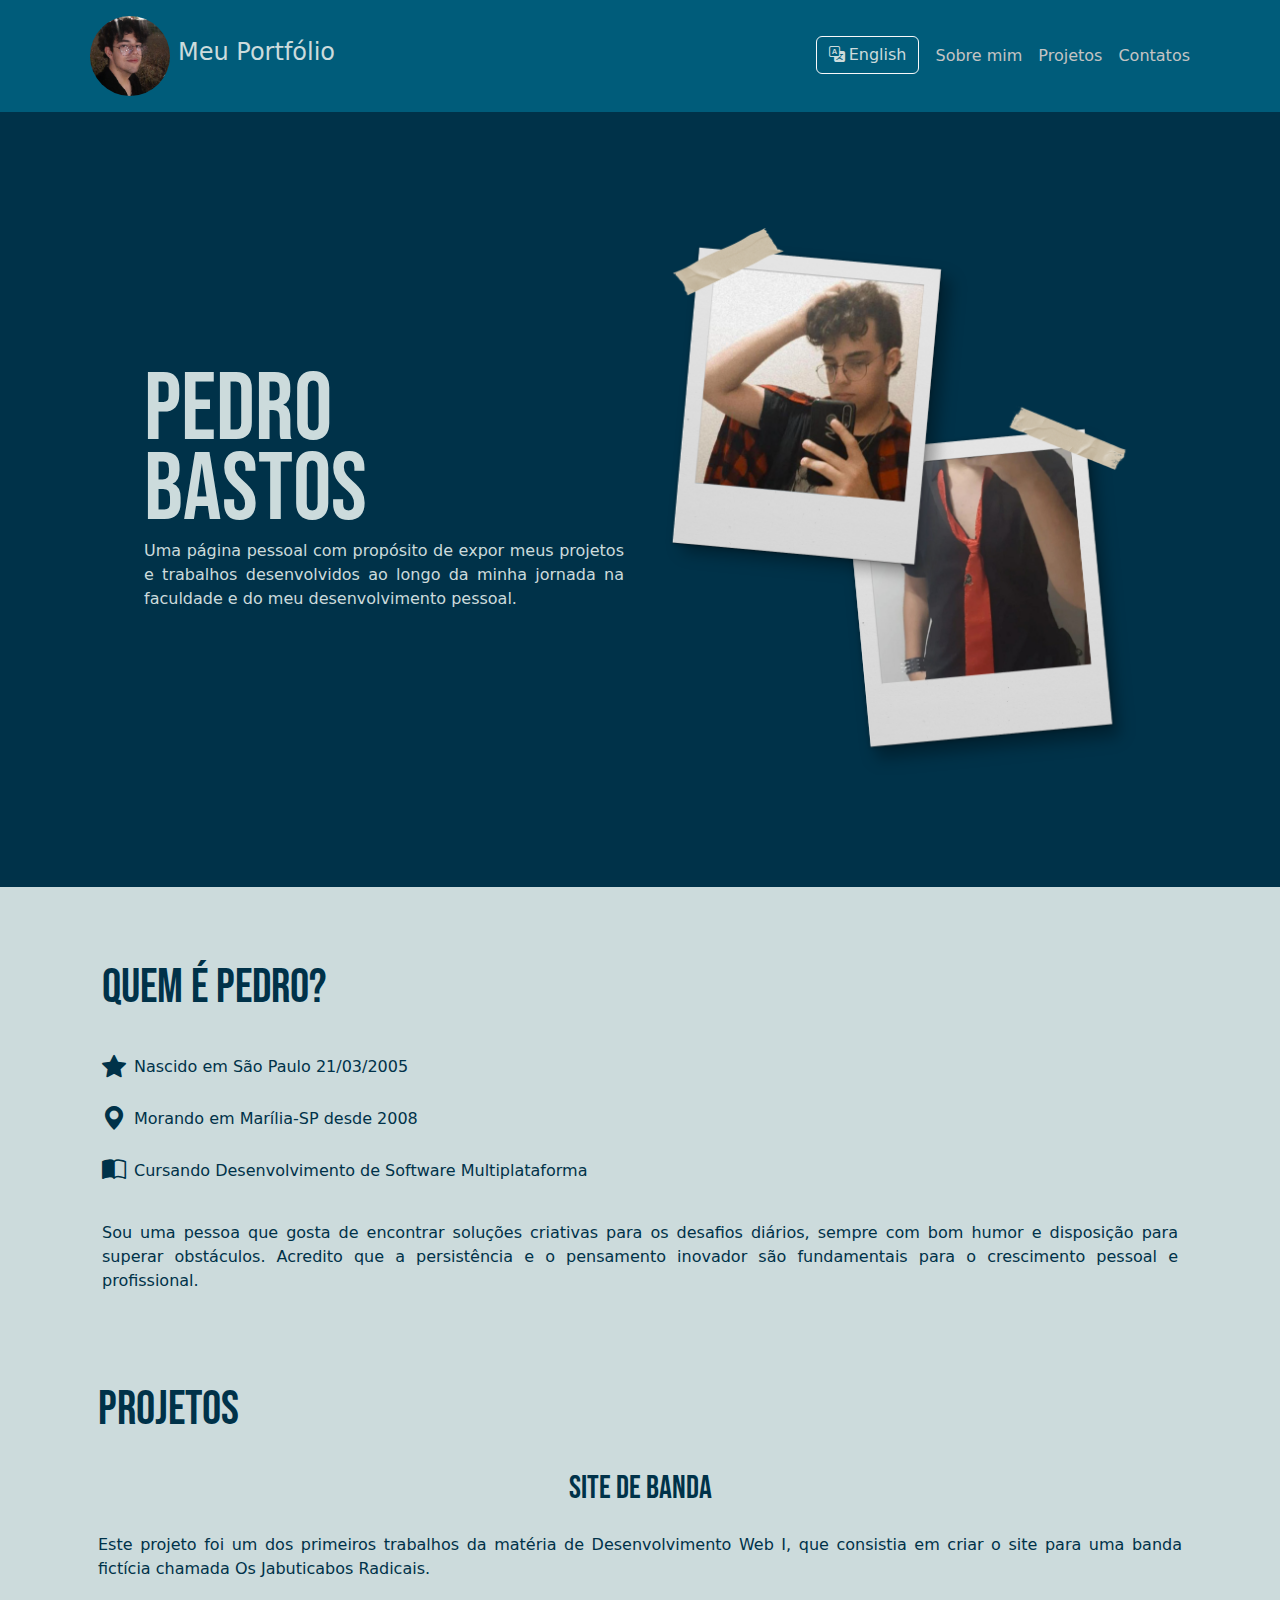
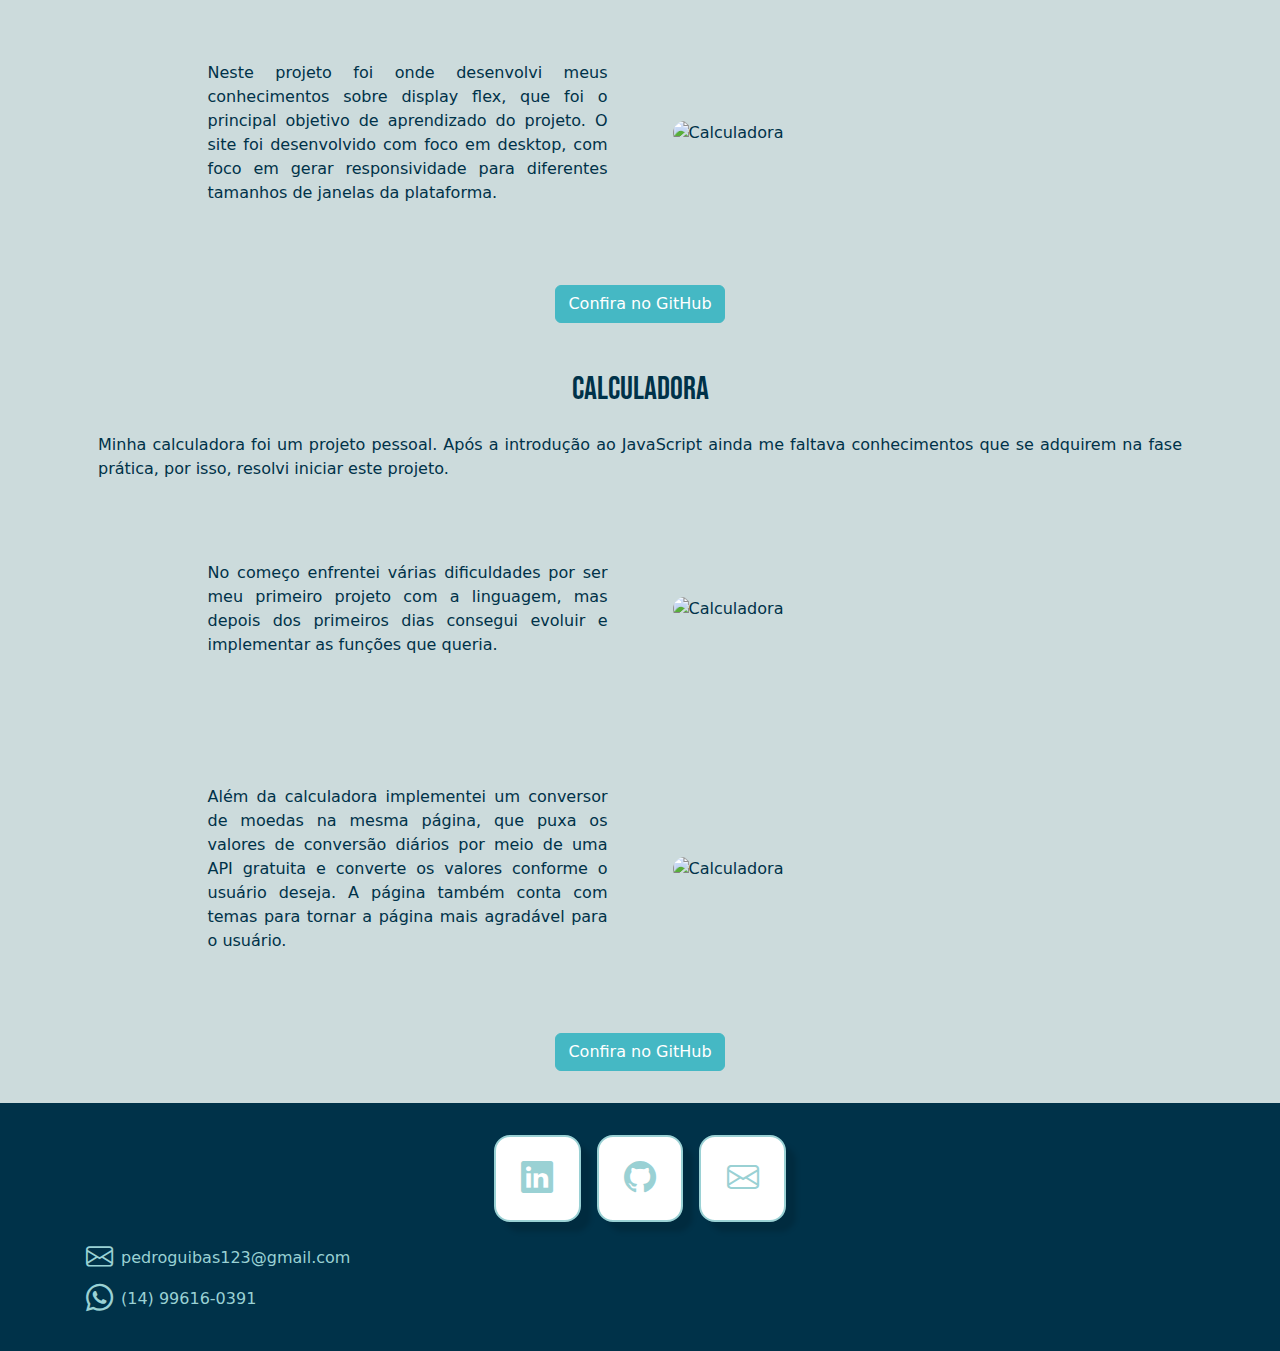
==== index.html @ be63c656 "correções ortográficas" ====
<!DOCTYPE html>
<html lang="pt-br">
    <head>
        <title>Pedro Bastos</title>
        <meta charset="utf-8">
        <meta name="viewport" content="width=device-width, initial-scale=1" />
        <link href="https://cdn.jsdelivr.net/npm/bootstrap@5.3.3/dist/css/bootstrap.min.css" rel="stylesheet" integrity="sha384-QWTKZyjpPEjISv5WaRU9OFeRpok6YctnYmDr5pNlyT2bRjXh0JMhjY6hW+ALEwIH" crossorigin="anonymous">
        <link rel="stylesheet" href="https://cdn.jsdelivr.net/npm/bootstrap-icons@1.11.3/font/bootstrap-icons.min.css">
        <link href="css/style.css" rel="stylesheet" type="text/css">
    </head>
    <body>
        <header>
            <div class="headerContainer container">
                <div class="headerContent row">
                    <nav class="navbar navbar-expand-lg">
                        <div class="container">
                            <div class="nav-brand d-flex align-items-center">
                                <a href="#">
                                    <img src="img/brandImage.jpeg" alt="Logo Disc-ing" class="headerLogo">
                                </a>
                                <h1 class="headerTitle">Meu Portfólio</h1>
                            </div>
                            <div id="translateLinkContainerMd">
                                <a href="portfolio-eng.html" class="translateLink align-items-center d-flex justify-content-center align-items-center btn btn-outline-light">
                                    <i class="bi bi-translate"></i>
                                    <p class="mb-0">English</p>
                                </a>
                            </div>
                            <button class="navbar-toggler" type="button" data-bs-toggle="collapse" data-bs-target="#navbarSupportedContent" aria-controls="#navbarSupportedContent" aria-expanded="false" aria-label="Esconder a navegação">
                                <i class="bi bi-list p-0"></i>
                            </button>
                            <div class="collapse navbar-collapse justify-content-end" id="navbarSupportedContent">
                                <div id="translateLinkContainerLg">
                                    <a href="portfolio-eng.html" class="translateLink align-items-center d-flex justify-content-between gap-1 btn btn-outline-light">
                                        <i class="bi bi-translate"></i>
                                        <p class="mb-0">English</p>
                                    </a>
                                </div>
                                <ul class="navbar-nav ml-auto mb-lh-0">
                                    <li class="nav-item">
                                        <a class="nav-link" href="#sobreMim">Sobre mim</a>
                                    </li>
                                    <li class="nav-item">
                                        <a class="nav-link" href="#projetos">Projetos</a>
                                    </li>
                                    <li class="nav-item">
                                        <a class="nav-link" href="#contato">Contatos</a>
                                    </li>
                                </ul>
                            </div>
                        </div>
                    </nav>
                </div>
            </div>
        </header>
        <main>
            <section class="mainIntroContainer p-3 container-fluid d-flex align-items-center">
                <div class="mainIntro container col-10 d-flex flex-wrap justify-content-center align-items-center">
                    <div class="mainIntroTitleContainer m-3 d-flex justify-content-center">
                        <div class="mainIntroTitleContent">
                            <h1 class="mainIntroTitle">Pedro<br>Bastos</h1>
                            <p class="mainIntroText">Uma página pessoal com propósito de expor meus projetos e trabalhos desenvolvidos ao longo da minha jornada na faculdade e do meu desenvolvimento pessoal.</p>    
                        </div>
                    </div>
                    <div class="mainIntroImageContainer m-3">
                        <img src="img/introImage.png" alt="Imagem de Pedro Bastos" class="mainIntroImage">
                    </div>
                </div>
            </section>
            <section class="sobreMimContainer conteiner-fluid" id="sobreMim">
                <div class="sobreMim container d-flex flex-column p-3 justify-content-center">
                    <h1 class="mainTitles">Quem é Pedro?</h1>
                    <div class="d-flex flex-wrap flex-column gap-3 m-3">
                        <div class="sobreTopicContainer d-flex align-items-center">
                            <i class="bi bi-star-fill"></i><p class="sobreTopic m-0">Nascido em São Paulo 21/03/2005</p>
                        </div>
                        <div class="sobreTopicContainer d-flex align-items-center">
                            <i class="bi bi-geo-alt-fill"></i><p class="sobreTopic m-0">Morando em Marília-SP desde 2008</p>
                        </div>
                        <div class="sobreTopicContainer d-flex align-items-center">
                            <i class="bi bi-book-half"></i><p class="sobreTopic m-0">Cursando Desenvolvimento de Software Multiplataforma</p>
                        </div>
                    </div>
                    <p class="sobreMimText m-3">Sou uma pessoa que gosta de encontrar soluções criativas para os desafios diários, sempre com bom humor e disposição para superar obstáculos. Acredito que a persistência e o pensamento inovador são fundamentais para o crescimento pessoal e profissional.</p>
                </div>
            </section>
            <section class="projetosContainer container-fluid" id="projetos">
                <div class="projetos container d-flex flex-column justify-content-center">
                    <h1 class="mainTitles">Projetos</h1>
                    <div class="projeto d-flex flex-column mt-3 mb-3 justify-content-center align-items-center">
                        <h2 class="projectTitle">Site de banda</h2>
                        <p class="projIntro m-3">Este projeto foi um dos primeiros trabalhos da matéria de Desenvolvimento Web I, que consistia em criar o site para uma banda fictícia chamada Os Jabuticabos Radicais.</p>
                        <div class="projDiscriptContainer mt-3 mb-3 col-10 d-flex flex-wrap justify-content-around align-items-center">
                            <p class="projDiscript">Neste projeto foi onde desenvolvi meus conhecimentos sobre display flex, que foi o principal objetivo de aprendizado do projeto. O site foi desenvolvido com foco em desktop, com foco em gerar responsividade para diferentes tamanhos de janelas da plataforma.</p>
                            <img class="projImg" src="img/jabuticabosCardsImg.png" alt="Calculadora">
                        </div>
                        <a href="https://github.com/Pedroguibas/Jabuticabos-Radicais" class="downloadBtn m-3 btn btn-primary">Confira no GitHub</a>
                    </div>   
                    <div class="projeto d-flex flex-column mt-3 mb-3 justify-content-center align-items-center">
                        <h2 class="projectTitle">Calculadora</h2>
                        <p class="projIntro m-3">Minha calculadora foi um projeto pessoal. Após a introdução ao JavaScript ainda me faltava conhecimentos que se adquirem na fase prática, por isso, resolvi iniciar este projeto.</p>
                        <div class="projDiscriptContainer mt-3 mb-3 col-10 d-flex flex-wrap justify-content-around align-items-center">
                            <p class="projDiscript">No começo enfrentei várias dificuldades por ser meu primeiro projeto com a linguagem, mas depois dos primeiros dias consegui evoluir e implementar as funções que queria.</p>
                            <img class="projImg" src="img/calcImg.png" alt="Calculadora">
                        </div>
                        <div class="projDiscriptContainer mt-3 mb-3 col-10 d-flex flex-wrap justify-content-around align-items-center">
                            <p class="projDiscript">Além da calculadora implementei um conversor de moedas na mesma página, que puxa os valores de conversão diários por meio de uma API gratuita e converte os valores conforme o usuário deseja. A página também conta com temas para tornar a página mais agradável para o usuário.</p>
                            <img class="projImg" src="img/conversorImg.png" alt="Calculadora">
                        </div>
                        <a href="https://github.com/Pedroguibas/Calculadora" class="downloadBtn m-3 btn btn-primary">Confira no GitHub</a>
                    </div>              
                </div>
            </section>
        </main>
        <footer id="contato">
            <section class="footerContainer container p-3">
                <div class="socialLinksContainer mt-3 d-flex flex-wrap justify-content-center gap-3">
                    <a href="https://www.linkedin.com/in/pedro-bastos-4275b2243/" class="socialIcon d-flex justify-content-center align-items-center">
                        <i class="bi bi-linkedin"></i>
                    </a>
                    <a href="https://github.com/Pedroguibas" class="socialIcon d-flex justify-content-center align-items-center">
                        <i class="bi bi-github"></i>
                    </a>
                    <a href="mailto:pedroguibas123@gmail.com" class="socialIcon d-flex justify-content-center align-items-center">
                        <i class="bi bi-envelope"></i>
                    </a>
                </div>
                <div class="footerContactsContainer pb-3 mt-3">
                    <div class="footerContact d-flex align-items-center gap-2">
                        <i class="bi bi-envelope"></i><p class="footerContacts mb-0">pedroguibas123@gmail.com</p>
                    </div>
                    <div class="footerContact d-flex align-items-center gap-2">
                        <i class="bi bi-whatsapp"></i><p class="footerContacts mb-0">(14) 99616-0391</p>
                    </div>
                </div>
            </section>
        </footer>
        <script src="https://cdn.jsdelivr.net/npm/bootstrap@5.3.3/dist/js/bootstrap.bundle.min.js" integrity="sha384-YvpcrYf0tY3lHB60NNkmXc5s9fDVZLESaAA55NDzOxhy9GkcIdslK1eN7N6jIeHz" crossorigin="anonymous"></script>
    </body>
</html>
---- css/style.css ----
/* --- Geral --- */

@import url("https://cdn.jsdelivr.net/npm/bootstrap-icons@1.11.3/font/bootstrap-icons.min.css");
@font-face {
    font-family: bebas;
    src: url(../fonts/BebasNeue-Regular.ttf);
}
@keyframes appearLeft {
    from {
        opacity: 0;
        transform: translatex(-100px);
    } 
    to {
        opacity: 1;
        transform: translatex(0px);
    }
}
@keyframes appearRight {
    from {
        opacity: 0;
        transform: translatex(100px);
    } 
    to {
        opacity: 1;
        transform: translatex(0px);
    }
}
@keyframes appear {
    from {
        opacity: 0;
        scale: 0.5;
    } 
    to {
        opacity: 1;
        scale: 1;
    }
}
.bebas-neue-regular {
    font-family: "Bebas Neue", sans-serif;
    font-weight: 400;
    font-style: normal;
}
body {
    background-color: #003249;
}
* {
    text-align: justify;
}
*, .mainIntro * {
    color: #CCDBDC;
}
main * {
    color: #003249;
}
a {
    text-decoration: none;
}

/* --- Header --- */

header {
    background-color: #005C7A;
}
.headerLogo {
    width: 5rem;
    border-radius: 100%;
    margin: 0.5rem;
}
nav a{
    color: #C4C4C4 !important;
}
#translateLinkContainerMd {
    display: none;
    flex: 1;
    width: 2.5rem;
    height: 2.5rem;
    padding: 0;
}
#translateLinkContainerLg {
    height: 2.5rem;
}
.translateLink:hover * {
    color: #005C7A;
    transition: all 200ms ease;
}
.translateLink {
    margin-right: 0.5rem;
    width: fit-content;
    float: right;
}
.navbar-toggler {
    border-color: #CCDBDC;
    padding: 0;
    position: relative;
    height: 2.5rem;
    width: 2.5rem;
}
.navbar-toggler i {
    font-size: 1.5rem;
    position: absolute;
    top: 50%;
    left: 50%;
    transform: translate(-50%, -50%);
    color: #CCDBDC;
}
@media screen and (max-width: 991px) {
    #translateLinkContainerMd {
        display: flex;
        justify-content: end;
        align-items: center;
    }
    #translateLinkContainerLg {
        display: none;
    }
}

/* --- Main --- */

main {
    background-color: #CCDBDC;
}
.mainTitles {
    font-family: bebas;
    font-size: 3rem;
    margin: 1rem;
    animation: appearLeft ease;
    animation-timeline: view();
    animation-range: entry 0% cover 30%;
}


/* --- Intro --- */

.mainIntroContainer {
    background-color: #003249;
}
.mainIntro {
    padding: 5rem 0;
}
.mainIntroTitle {
    font-family: bebas;
}
.mainIntroImageContainer img {
    width: 30rem;
}

/* --- Sobre Mim --- */

.sobreMimContainer {
    padding: 2.5rem 0;
}
.sobreMimText {
    animation: appearRight ease;
    animation-timeline: view();
    animation-range: entry 0% cover 30%;
}
.sobreMim i {
    font-size: 1.5rem;
    margin-right: 0.5rem;
}.sobreTopicContainer {
    animation: appearLeft ease;
    animation-timeline: view();
    animation-range: entry 0% cover 30%;
}

/* --- Projetos --- */

.projectTitle {
    font-family: bebas;
    width: fit-content;
}
.projDiscript {
    width: 25rem;
    margin: 3rem 0;
    animation: appearLeft ease;
    animation-timeline: view();
    animation-range: entry 0% cover 30%;
}
.projImg {
    width: 25rem;
    border-radius: 1rem;
    animation: appearRight ease;
    animation-timeline: view();
    animation-range: entry 0% cover 30%;
}
.downloadBtn {
    background-color: #45B8C4;
    border-color: #45B8C4;
    animation: appear ease;
    animation-timeline: view();
    animation-range: entry 0% cover 15%;
}
.downloadBtn:hover {
    background-color: #31909B;
    border-color: #31909B;
}

/* --- Footer --- */

@keyframes slide {
    50% {
        left: 10%;
        top: -40%;
    }
    100% {
        left: -15%;
        top: -15%;
    }
}

footer {
    background-color: #003249;
}
.socialIcon {
    width: 5.425rem;
    height: 5.425rem;
    border-radius: 16px;
    border: 2px solid #9AD1D4;
    background-color: #fff;
    overflow: hidden;
    position: relative;
    box-shadow: 10px 10px 5px #00000023;
}
.socialIcon i {
    font-size: 2rem;
    color: #9AD1D4;
    transition: all 200ms ease;
}
.socialIcon:hover i {
    scale: 1.2;
    color: #f1f1f1;
}
.socialIcon:before {
    background: var(--color);
    content: "";
    position: absolute;
    width: 130%;
    height: 130%;
    left: -110%;
    top: 80%;
    transform: rotate(45deg);
}
.socialIcon:hover:before {
    animation: slide 700ms forwards;
}

.socialIcon:has(.bi-linkedin) {
    --color: #0077b5;
}
.socialIcon:has(.bi-github) {
    --color: #333;
}
.socialIcon:has(.bi-envelope) {
    --color: #d13737;
}

.footerContactsContainer i {
    font-size: 1.7rem;
    color: #9AD1D4;
}
.footerContactsContainer p {
    color: #9AD1D4;
    width: fit-content;
}

/* --- Responsividade --- */

@media screen and (max-width: 600px) {
    .headerTitle {
        font-size: 1rem
    }
    .headerLogo {
        width: 3rem;
    }
    nav .translateLink p {
        display: none;
    }
    .mainIntroText {
        font-size: 0.7rem;
    }
    .mainIntroTitle {
        font-size: 4rem;
        line-height: 3rem;
    }
    .mainIntroImageContainer img {
        width: 70vw;
    }
    .projImg {
        width: 14rem;
    }
    .projDiscript {
        font-size: 1rem;
        width: 80vw;
    }
}
@media screen and (min-width: 601px) {
    .headerTitle {
        font-size: 1.5rem
    }
    .headerLogo {
        width: 5rem;
    }
    .mainIntroText {
        max-width: 30rem;
        font-size: 1rem;
    }
    .mainIntroTitle {
        font-size: 6rem;
        line-height: 5rem;
    }
}
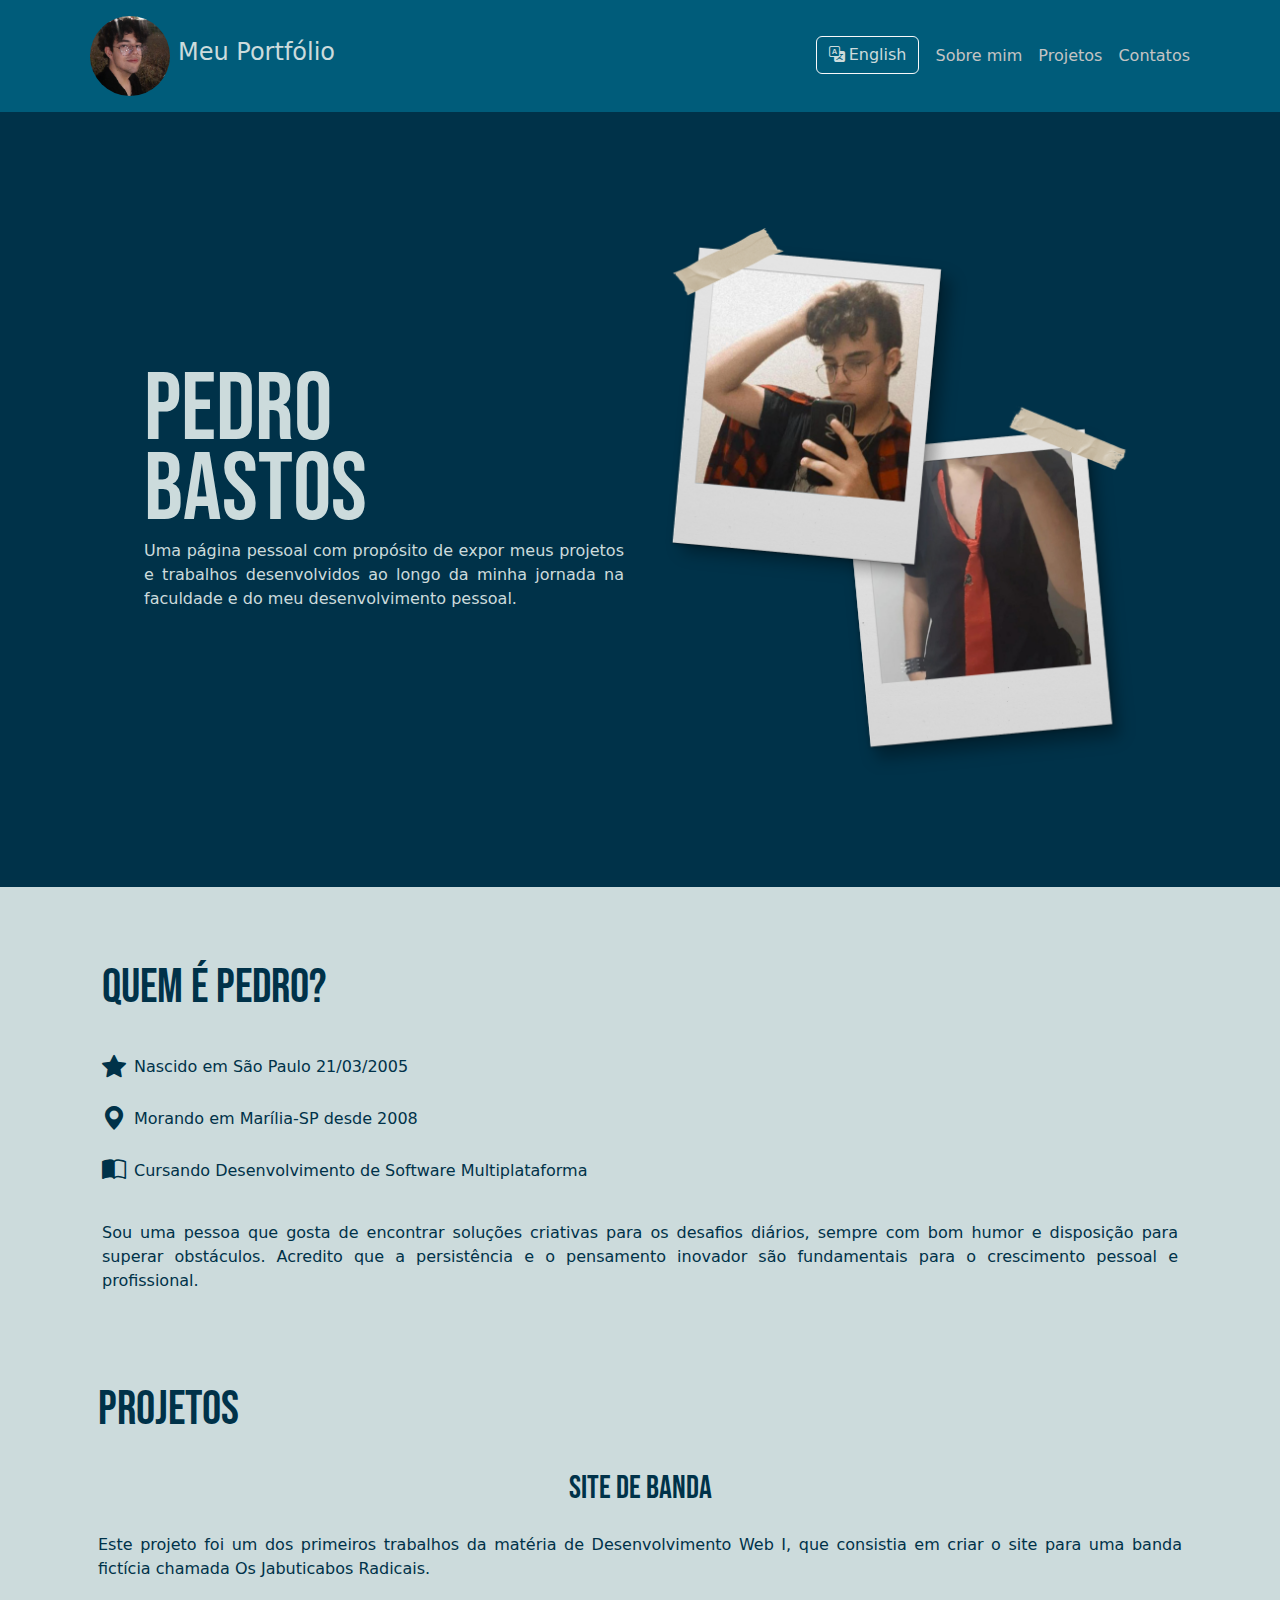
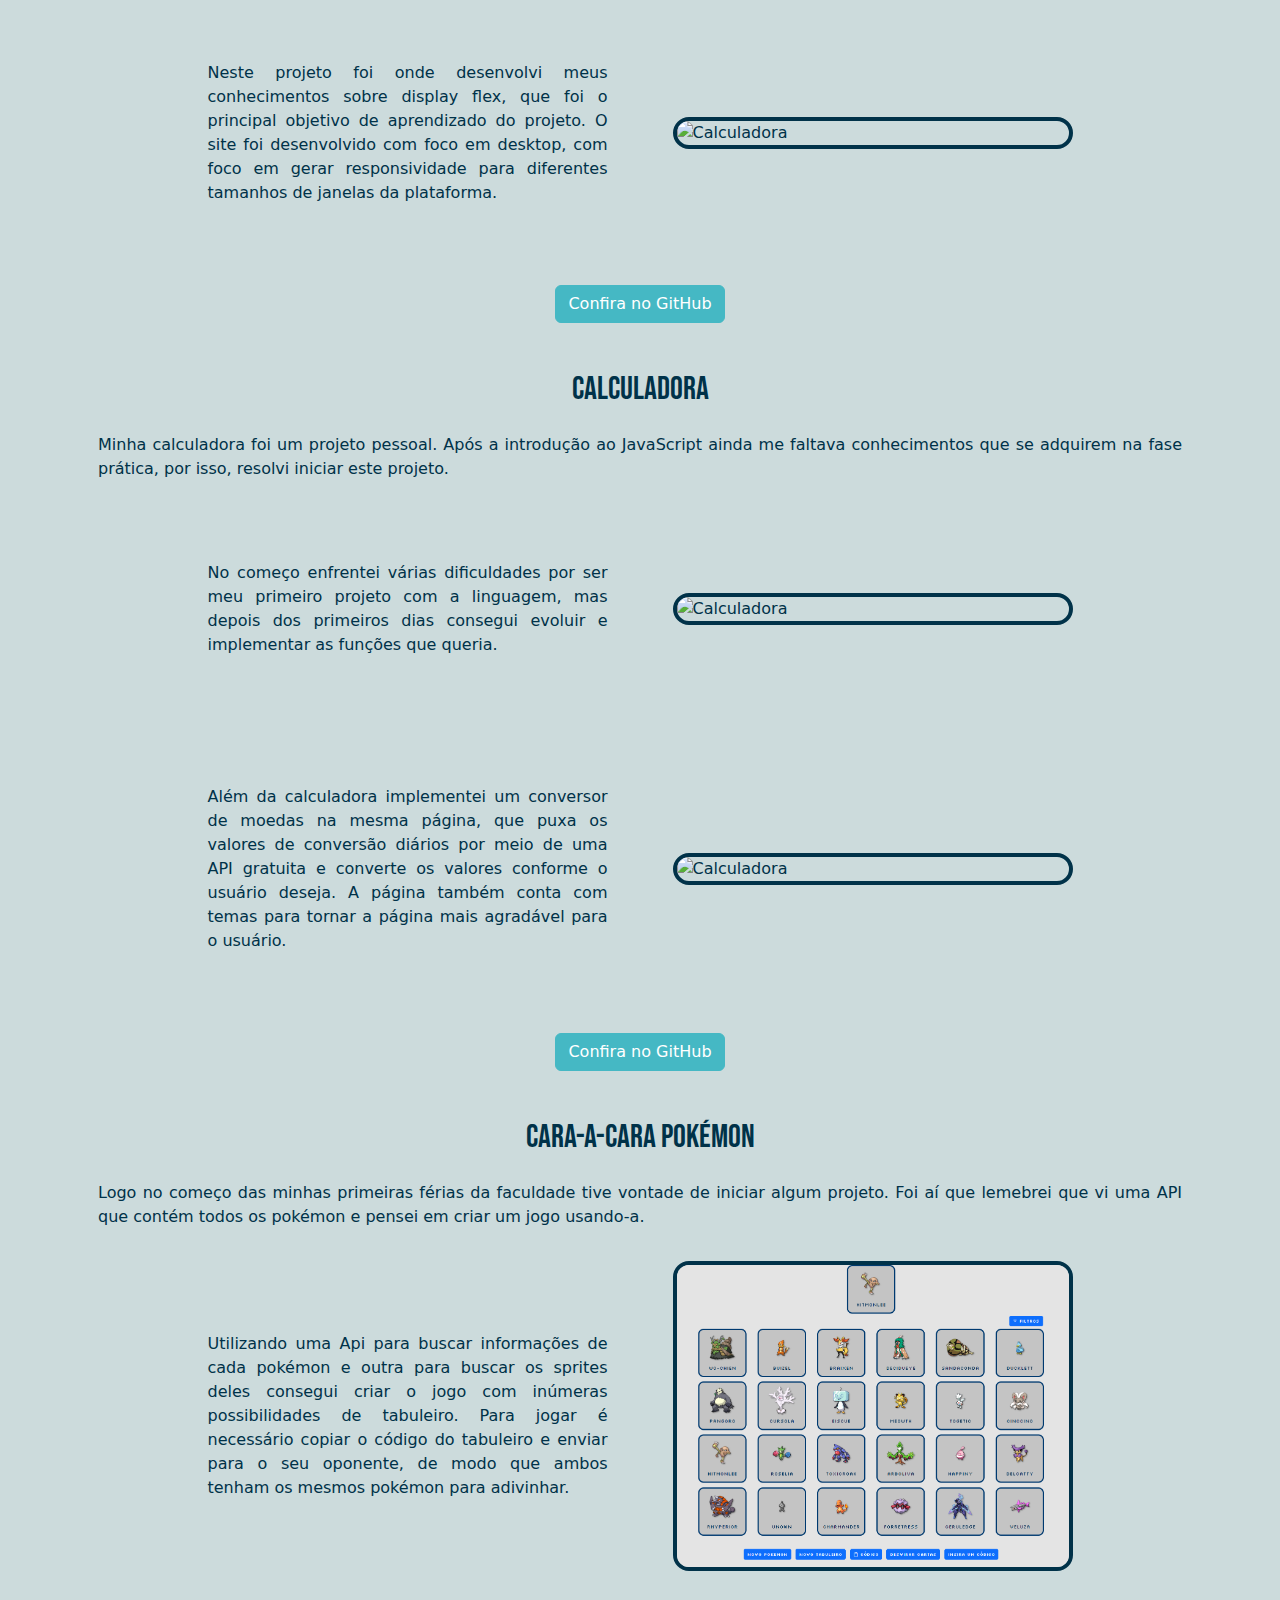
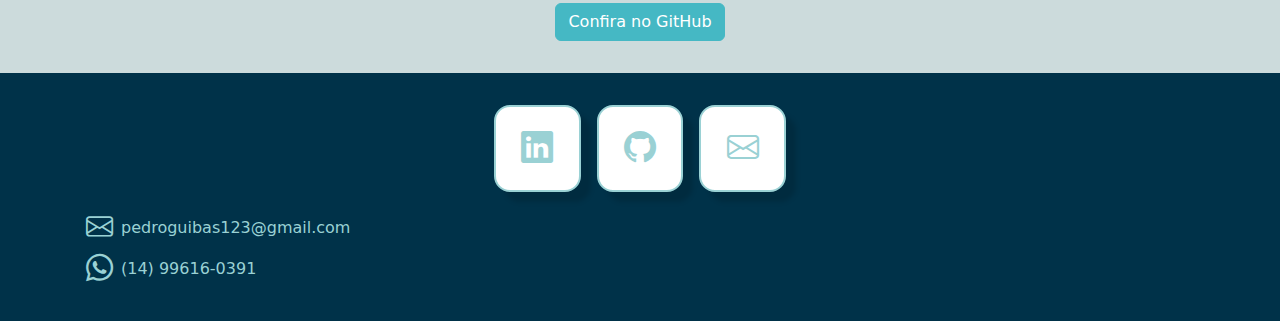
==== commit af0c75d5: "Adição do projeto Cara-a-Cara." ====
--- a/index.html
+++ b/index.html
@@ -108,7 +108,16 @@
                             <img class="projImg" src="img/conversorImg.png" alt="Calculadora">
                         </div>
                         <a href="https://github.com/Pedroguibas/Calculadora" class="downloadBtn m-3 btn btn-primary">Confira no GitHub</a>
-                    </div>              
+                    </div>
+                    <div class="projeto d-flex flex-column mt-3 mb-3 justify-content-center align-items-center">
+                        <h2 class="projectTitle">Cara-a-Cara Pokémon</h2>
+                        <p class="projDiscription m-3">Logo no começo das minhas primeiras férias da faculdade tive vontade de iniciar algum projeto. Foi aí que lemebrei que vi uma API que contém todos os pokémon e pensei em criar um jogo usando-a.</p>
+                        <div class="projDiscriptContainer mt-3 mb-3 col-10 d-flex flex-wrap justify-content-around align-items-center">
+                            <p class="projDiscript">Utilizando uma Api para buscar informações de cada pokémon e outra para buscar os sprites deles consegui criar o jogo com inúmeras possibilidades de tabuleiro. Para jogar é necessário copiar o código do tabuleiro e enviar para o seu oponente, de modo que ambos tenham os mesmos pokémon para adivinhar.</p>
+                            <img src="img/Cara-a-caraImg.png" alt="Cara-a-Cara Pokémon" class="projImg">
+                        </div>
+                        <a href="https://github.com/Pedroguibas/Cara-a-Cara" class="downloadBtn m-3 btn btn-primary">Confira no GitHub</a>
+                    </div>       
                 </div>
             </section>
         </main>
--- a/css/style.css
+++ b/css/style.css
@@ -178,6 +178,7 @@
 }
 .projImg {
     width: 25rem;
+    border: 4px solid #003249;
     border-radius: 1rem;
     animation: appearRight ease;
     animation-timeline: view();
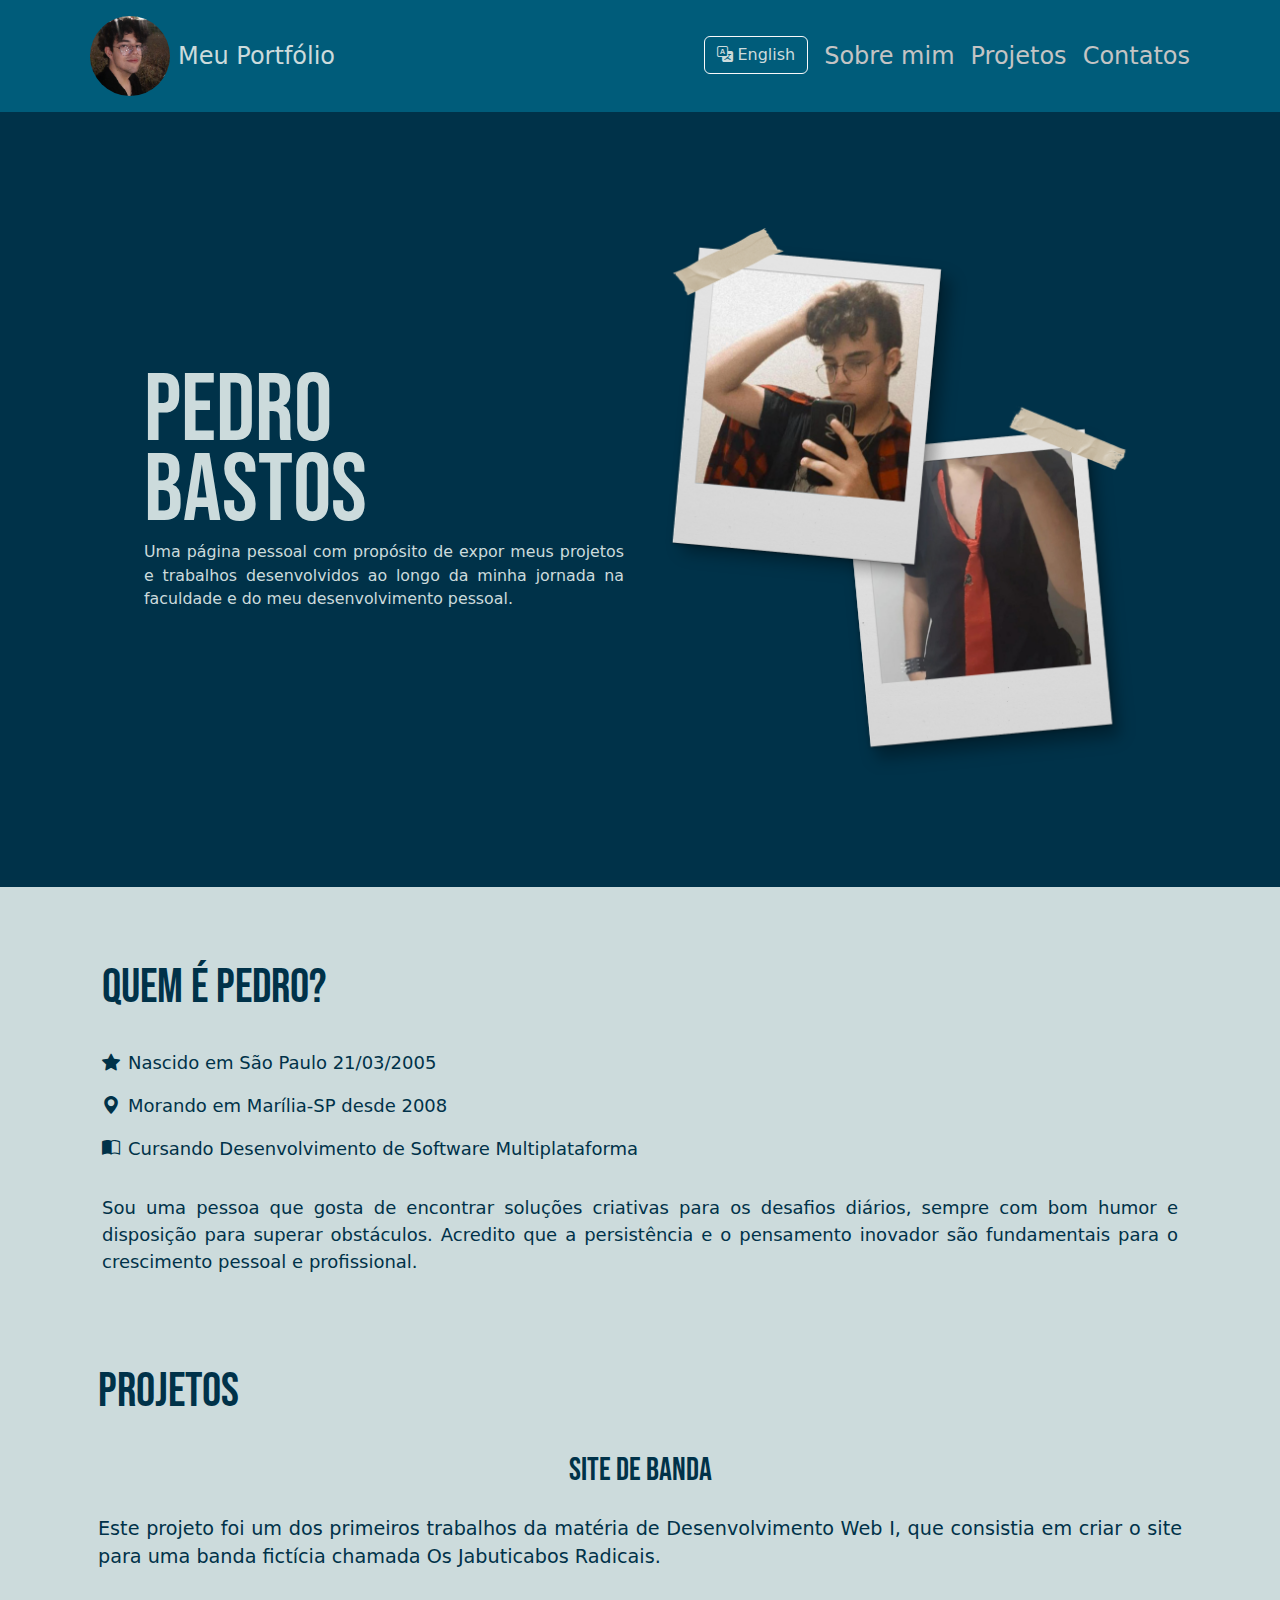
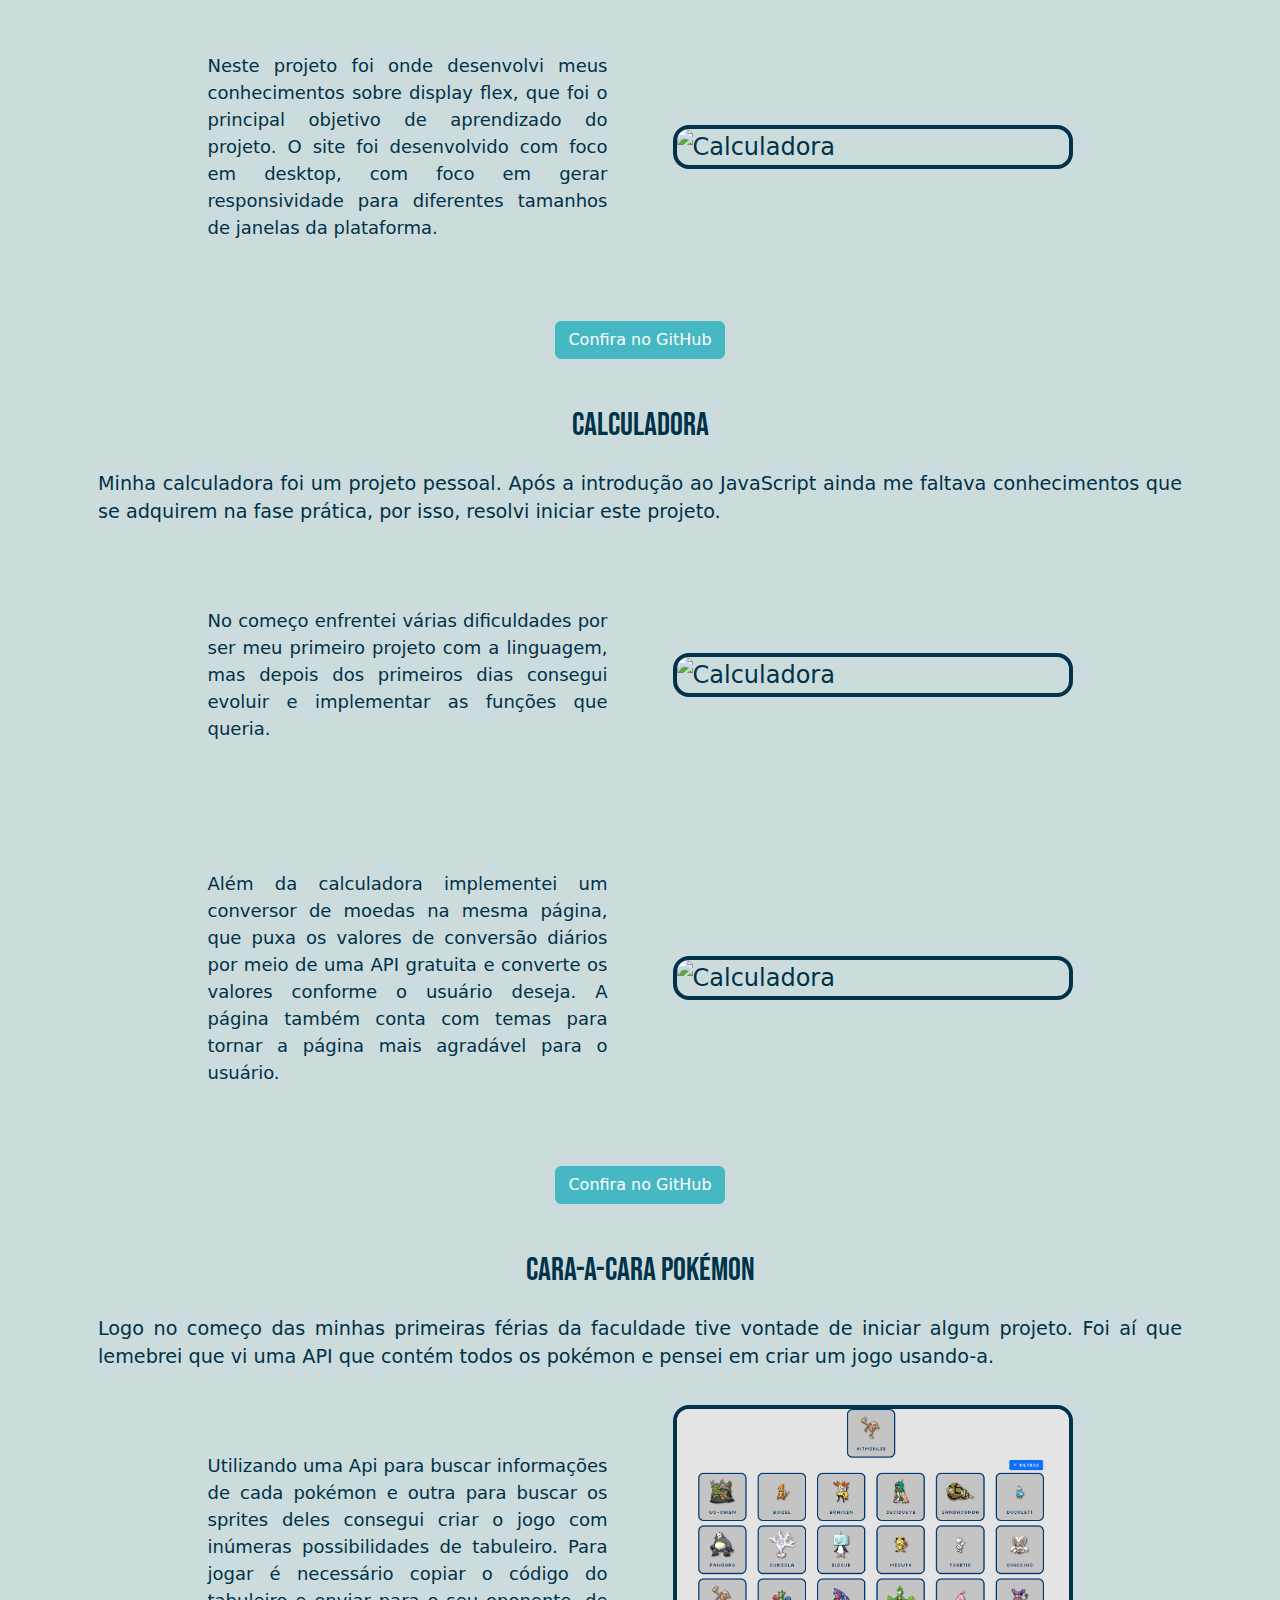
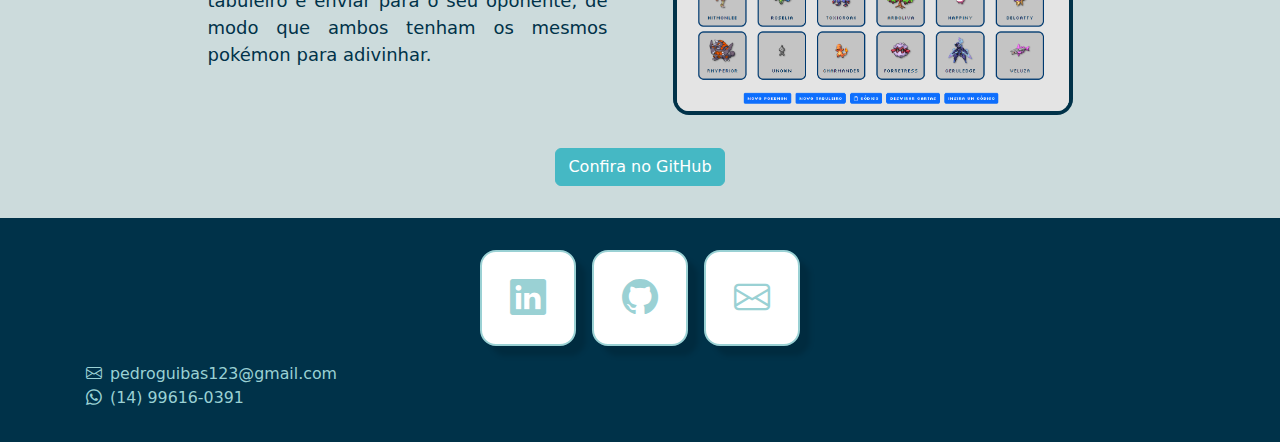
==== commit da9d807d: "Pequenas mudanças de estilo" ====
--- a/index.html
+++ b/index.html
@@ -111,7 +111,7 @@
                     </div>
                     <div class="projeto d-flex flex-column mt-3 mb-3 justify-content-center align-items-center">
                         <h2 class="projectTitle">Cara-a-Cara Pokémon</h2>
-                        <p class="projDiscription m-3">Logo no começo das minhas primeiras férias da faculdade tive vontade de iniciar algum projeto. Foi aí que lemebrei que vi uma API que contém todos os pokémon e pensei em criar um jogo usando-a.</p>
+                        <p class="projIntro m-3">Logo no começo das minhas primeiras férias da faculdade tive vontade de iniciar algum projeto. Foi aí que lemebrei que vi uma API que contém todos os pokémon e pensei em criar um jogo usando-a.</p>
                         <div class="projDiscriptContainer mt-3 mb-3 col-10 d-flex flex-wrap justify-content-around align-items-center">
                             <p class="projDiscript">Utilizando uma Api para buscar informações de cada pokémon e outra para buscar os sprites deles consegui criar o jogo com inúmeras possibilidades de tabuleiro. Para jogar é necessário copiar o código do tabuleiro e enviar para o seu oponente, de modo que ambos tenham os mesmos pokémon para adivinhar.</p>
                             <img src="img/Cara-a-caraImg.png" alt="Cara-a-Cara Pokémon" class="projImg">
--- a/css/style.css
+++ b/css/style.css
@@ -1,9 +1,16 @@
 /* --- Geral --- */
 
 @import url("https://cdn.jsdelivr.net/npm/bootstrap-icons@1.11.3/font/bootstrap-icons.min.css");
-@font-face {
-    font-family: bebas;
-    src: url(../fonts/BebasNeue-Regular.ttf);
+@import url('https://fonts.googleapis.com/css2?family=Bebas+Neue&display=swap');
+@keyframes slide {
+    50% {
+        left: 10%;
+        top: -40%;
+    }
+    100% {
+        left: -15%;
+        top: -15%;
+    }
 }
 @keyframes appearLeft {
     from {
@@ -35,11 +42,6 @@
         scale: 1;
     }
 }
-.bebas-neue-regular {
-    font-family: "Bebas Neue", sans-serif;
-    font-weight: 400;
-    font-style: normal;
-}
 body {
     background-color: #003249;
 }
@@ -60,6 +62,10 @@
 
 header {
     background-color: #005C7A;
+}
+.headerTitle {
+    margin: 0;
+    font-size: 1em
 }
 .headerLogo {
     width: 5rem;
@@ -120,8 +126,8 @@
     background-color: #CCDBDC;
 }
 .mainTitles {
-    font-family: bebas;
-    font-size: 3rem;
+    font-family: Bebas Neue;
+    font-size: 2em;
     margin: 1rem;
     animation: appearLeft ease;
     animation-timeline: view();
@@ -134,11 +140,19 @@
 .mainIntroContainer {
     background-color: #003249;
 }
+.mainIntroText {
+    max-width: 30rem;
+    font-size: .66em;
+}
+.mainIntroTitle {
+    font-size: 4em;
+    line-height: 5rem;
+}
 .mainIntro {
     padding: 5rem 0;
 }
 .mainIntroTitle {
-    font-family: bebas;
+    font-family: Bebas Neue;
 }
 .mainIntroImageContainer img {
     width: 30rem;
@@ -150,14 +164,17 @@
     padding: 2.5rem 0;
 }
 .sobreMimText {
+    font-size: .75em;
     animation: appearRight ease;
     animation-timeline: view();
     animation-range: entry 0% cover 30%;
 }
 .sobreMim i {
-    font-size: 1.5rem;
+    font-size: .75em;
+    font-size: 1em;
     margin-right: 0.5rem;
 }.sobreTopicContainer {
+    font-size: .75em;
     animation: appearLeft ease;
     animation-timeline: view();
     animation-range: entry 0% cover 30%;
@@ -166,10 +183,14 @@
 /* --- Projetos --- */
 
 .projectTitle {
-    font-family: bebas;
+    font-family: Bebas Neue;
     width: fit-content;
 }
+.projIntro {
+    font-size: 0.8em;
+}
 .projDiscript {
+    font-size: .75em;
     width: 25rem;
     margin: 3rem 0;
     animation: appearLeft ease;
@@ -198,23 +219,12 @@
 
 /* --- Footer --- */
 
-@keyframes slide {
-    50% {
-        left: 10%;
-        top: -40%;
-    }
-    100% {
-        left: -15%;
-        top: -15%;
-    }
-}
-
 footer {
     background-color: #003249;
 }
 .socialIcon {
-    width: 5.425rem;
-    height: 5.425rem;
+    width: 4em;
+    height: 4em;
     border-radius: 16px;
     border: 2px solid #9AD1D4;
     background-color: #fff;
@@ -223,7 +233,7 @@
     box-shadow: 10px 10px 5px #00000023;
 }
 .socialIcon i {
-    font-size: 2rem;
+    font-size: 1.5em;
     color: #9AD1D4;
     transition: all 200ms ease;
 }
@@ -231,7 +241,7 @@
     scale: 1.2;
     color: #f1f1f1;
 }
-.socialIcon:before {
+.socialIcon::before {
     background: var(--color);
     content: "";
     position: absolute;
@@ -241,7 +251,7 @@
     top: 80%;
     transform: rotate(45deg);
 }
-.socialIcon:hover:before {
+.socialIcon:hover::before {
     animation: slide 700ms forwards;
 }
 
@@ -256,19 +266,20 @@
 }
 
 .footerContactsContainer i {
-    font-size: 1.7rem;
+    font-size: .66em;
     color: #9AD1D4;
 }
 .footerContactsContainer p {
+    font-size: .66em;
     color: #9AD1D4;
     width: fit-content;
 }
 
-/* --- Responsividade --- */
+/* --- Media Query --- */
 
 @media screen and (max-width: 600px) {
-    .headerTitle {
-        font-size: 1rem
+    body {
+        font-size: 1em;
     }
     .headerLogo {
         width: 3rem;
@@ -276,11 +287,7 @@
     nav .translateLink p {
         display: none;
     }
-    .mainIntroText {
-        font-size: 0.7rem;
-    }
     .mainIntroTitle {
-        font-size: 4rem;
         line-height: 3rem;
     }
     .mainIntroImageContainer img {
@@ -290,23 +297,11 @@
         width: 14rem;
     }
     .projDiscript {
-        font-size: 1rem;
         width: 80vw;
     }
 }
 @media screen and (min-width: 601px) {
-    .headerTitle {
-        font-size: 1.5rem
-    }
-    .headerLogo {
-        width: 5rem;
-    }
-    .mainIntroText {
-        max-width: 30rem;
-        font-size: 1rem;
-    }
-    .mainIntroTitle {
-        font-size: 6rem;
-        line-height: 5rem;
+    body {
+        font-size: 1.5em;
     }
 }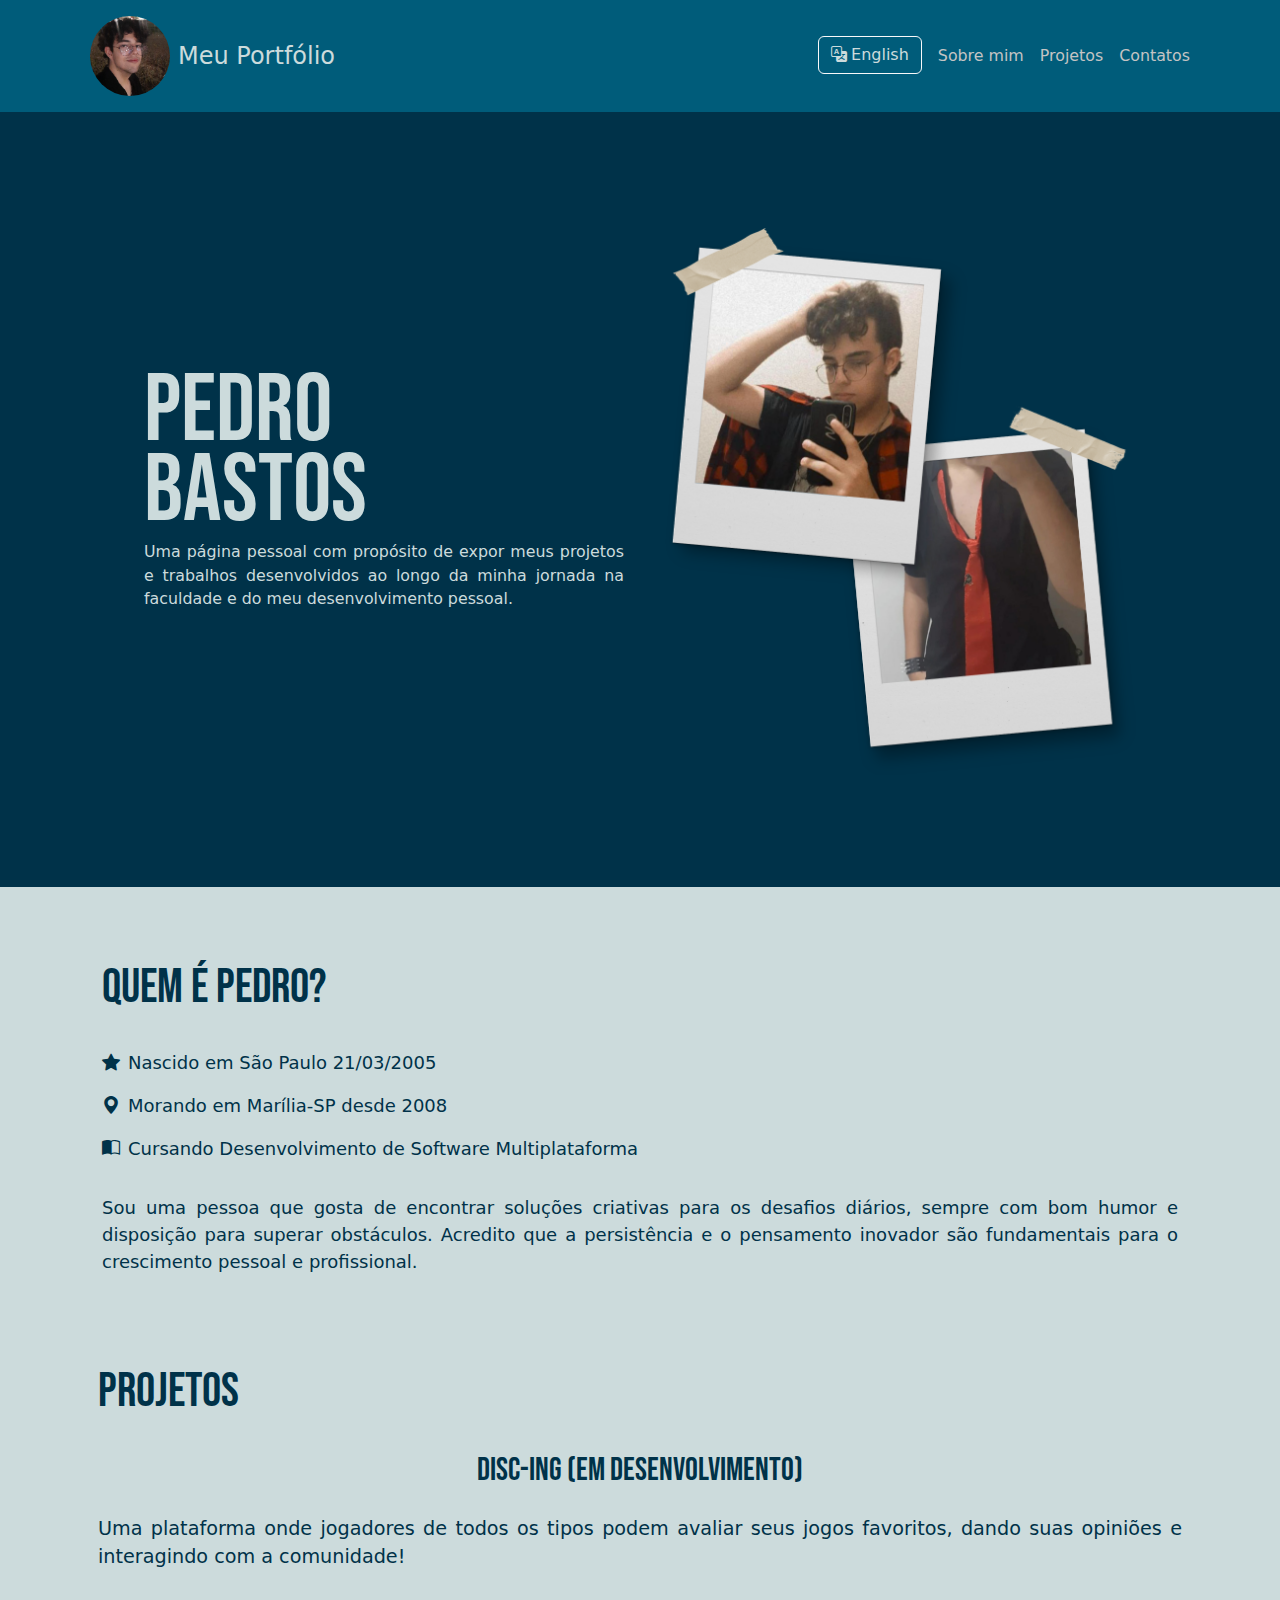
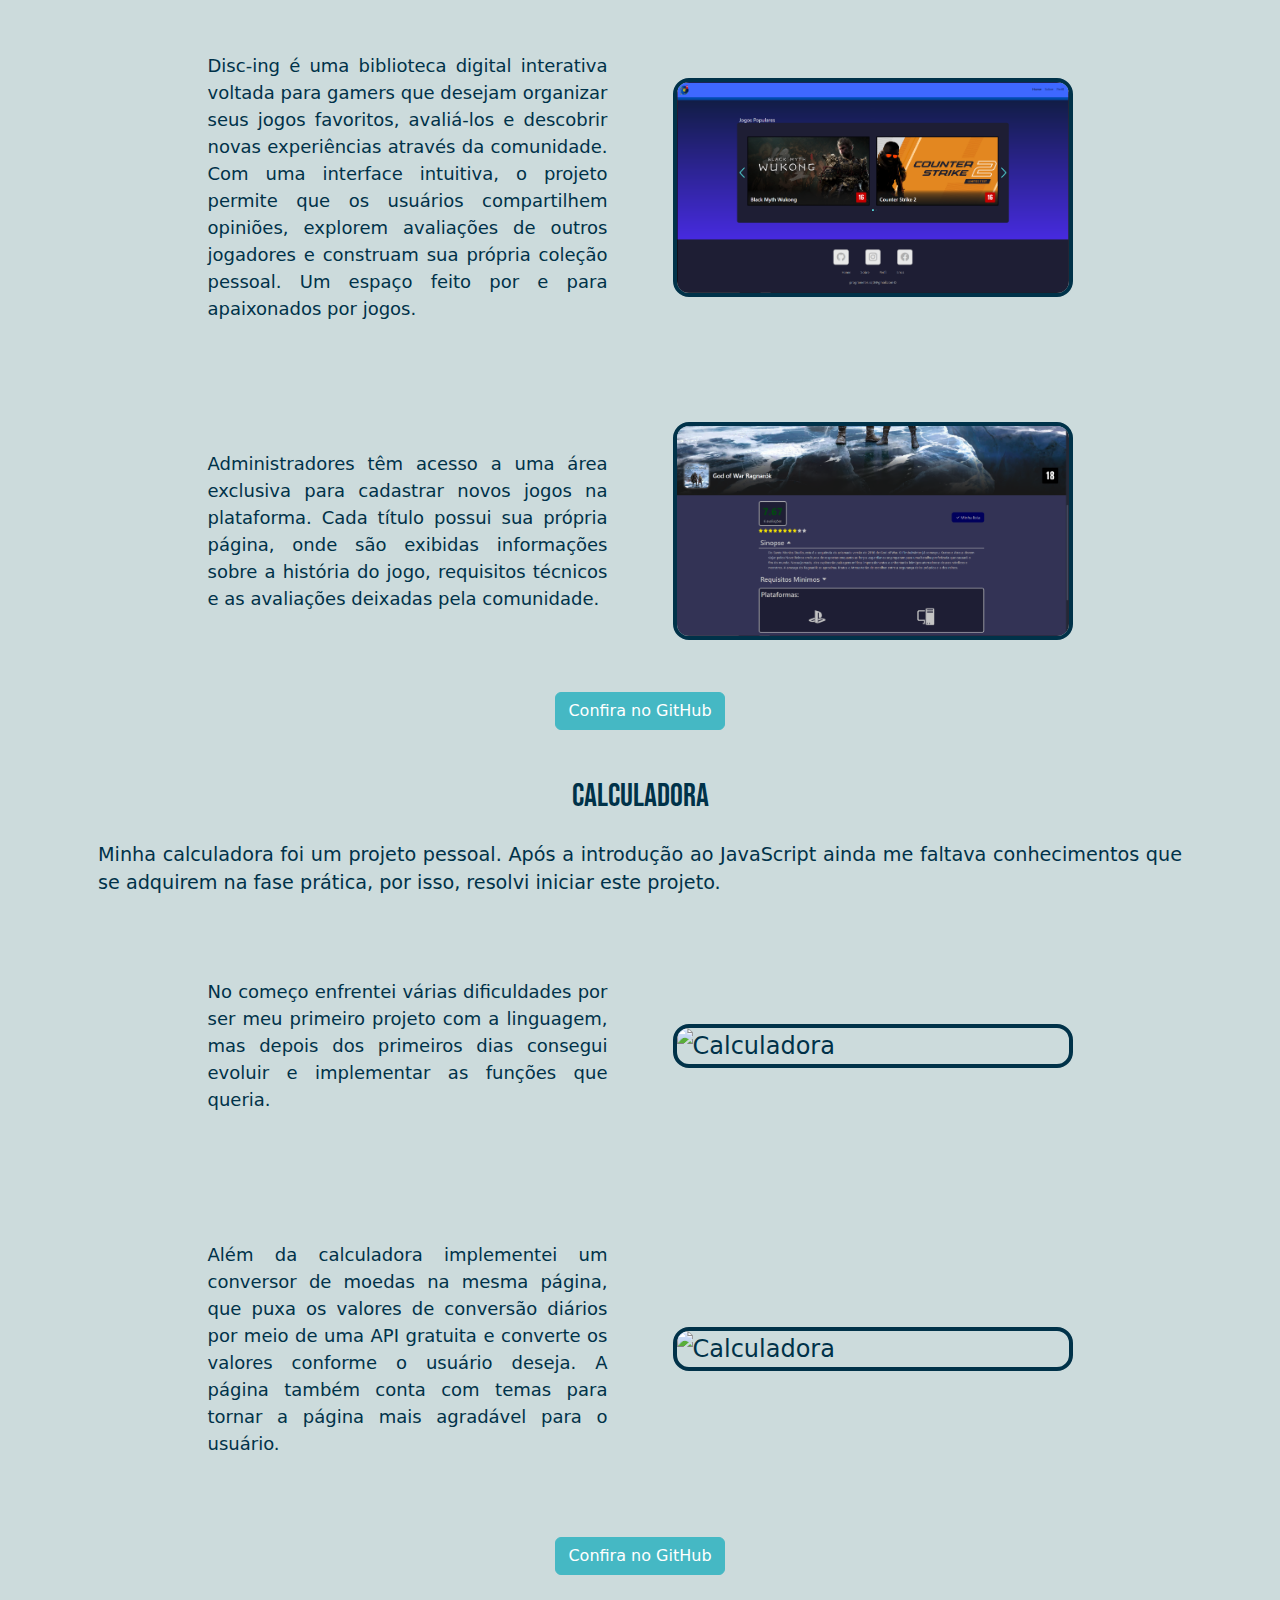
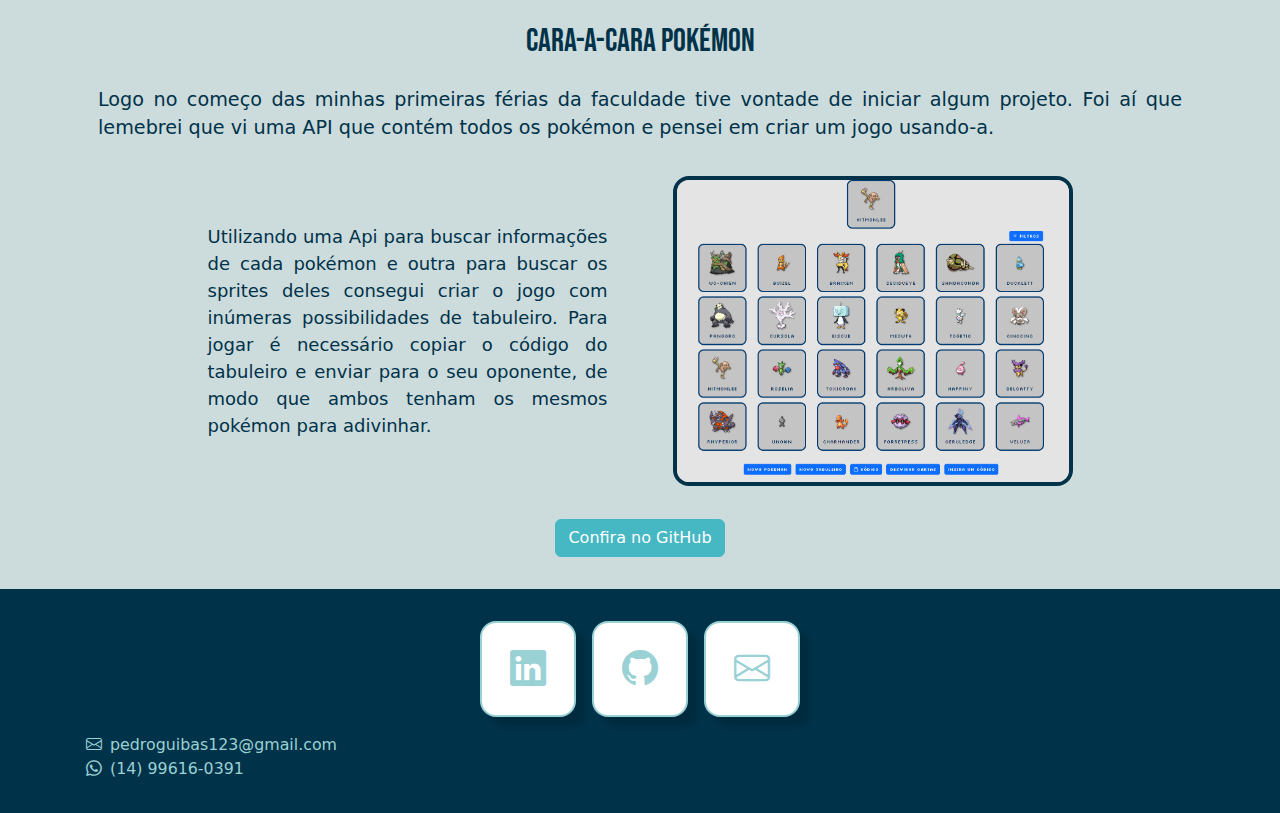
==== commit 2dfea3b7: "Adição de Projeto" ====
--- a/index.html
+++ b/index.html
@@ -88,14 +88,18 @@
                 <div class="projetos container d-flex flex-column justify-content-center">
                     <h1 class="mainTitles">Projetos</h1>
                     <div class="projeto d-flex flex-column mt-3 mb-3 justify-content-center align-items-center">
-                        <h2 class="projectTitle">Site de banda</h2>
-                        <p class="projIntro m-3">Este projeto foi um dos primeiros trabalhos da matéria de Desenvolvimento Web I, que consistia em criar o site para uma banda fictícia chamada Os Jabuticabos Radicais.</p>
+                        <h2 class="projectTitle">Disc-ing (em desenvolvimento)</h2>
+                        <p class="projIntro m-3">Uma plataforma onde jogadores de todos os tipos podem avaliar seus jogos favoritos, dando suas opiniões e interagindo com a comunidade!</p>
                         <div class="projDiscriptContainer mt-3 mb-3 col-10 d-flex flex-wrap justify-content-around align-items-center">
-                            <p class="projDiscript">Neste projeto foi onde desenvolvi meus conhecimentos sobre display flex, que foi o principal objetivo de aprendizado do projeto. O site foi desenvolvido com foco em desktop, com foco em gerar responsividade para diferentes tamanhos de janelas da plataforma.</p>
-                            <img class="projImg" src="img/jabuticabosCardsImg.png" alt="Calculadora">
+                            <p class="projDiscript">Disc-ing é uma biblioteca digital interativa voltada para gamers que desejam organizar seus jogos favoritos, avaliá-los e descobrir novas experiências através da comunidade. Com uma interface intuitiva, o projeto permite que os usuários compartilhem opiniões, explorem avaliações de outros jogadores e construam sua própria coleção pessoal. Um espaço feito por e para apaixonados por jogos.</p>
+                            <img class="projImg" src="img/Disc-ingIndexImage.png" alt="Disc-ing Página Principal">
                         </div>
-                        <a href="https://github.com/Pedroguibas/Jabuticabos-Radicais" class="downloadBtn m-3 btn btn-primary">Confira no GitHub</a>
-                    </div>   
+                        <div class="projDiscriptContainer mt-3 mb-3 col-10 d-flex flex-wrap justify-content-around align-items-center">
+                            <p class="projDiscript">Administradores têm acesso a uma área exclusiva para cadastrar novos jogos na plataforma. Cada título possui sua própria página, onde são exibidas informações sobre a história do jogo, requisitos técnicos e as avaliações deixadas pela comunidade.</p>
+                            <img class="projImg" src="img/Disc-ingGamePageImage.png" alt="Disc-ing Página de Jogo">
+                        </div>
+                        <a href="https://github.com/Programetes/Disc-ing_2.0" class="downloadBtn m-3 btn btn-primary">Confira no GitHub</a>
+                    </div>  
                     <div class="projeto d-flex flex-column mt-3 mb-3 justify-content-center align-items-center">
                         <h2 class="projectTitle">Calculadora</h2>
                         <p class="projIntro m-3">Minha calculadora foi um projeto pessoal. Após a introdução ao JavaScript ainda me faltava conhecimentos que se adquirem na fase prática, por isso, resolvi iniciar este projeto.</p>
--- a/css/style.css
+++ b/css/style.css
@@ -109,15 +109,8 @@
     transform: translate(-50%, -50%);
     color: #CCDBDC;
 }
-@media screen and (max-width: 991px) {
-    #translateLinkContainerMd {
-        display: flex;
-        justify-content: end;
-        align-items: center;
-    }
-    #translateLinkContainerLg {
-        display: none;
-    }
+.nav-item {
+    font-size: 0.66em;
 }
 
 /* --- Main --- */
@@ -304,4 +297,14 @@
     body {
         font-size: 1.5em;
     }
+}
+@media screen and (max-width: 991px) {
+    #translateLinkContainerMd {
+        display: flex;
+        justify-content: end;
+        align-items: center;
+    }
+    #translateLinkContainerLg {
+        display: none;
+    }
 }